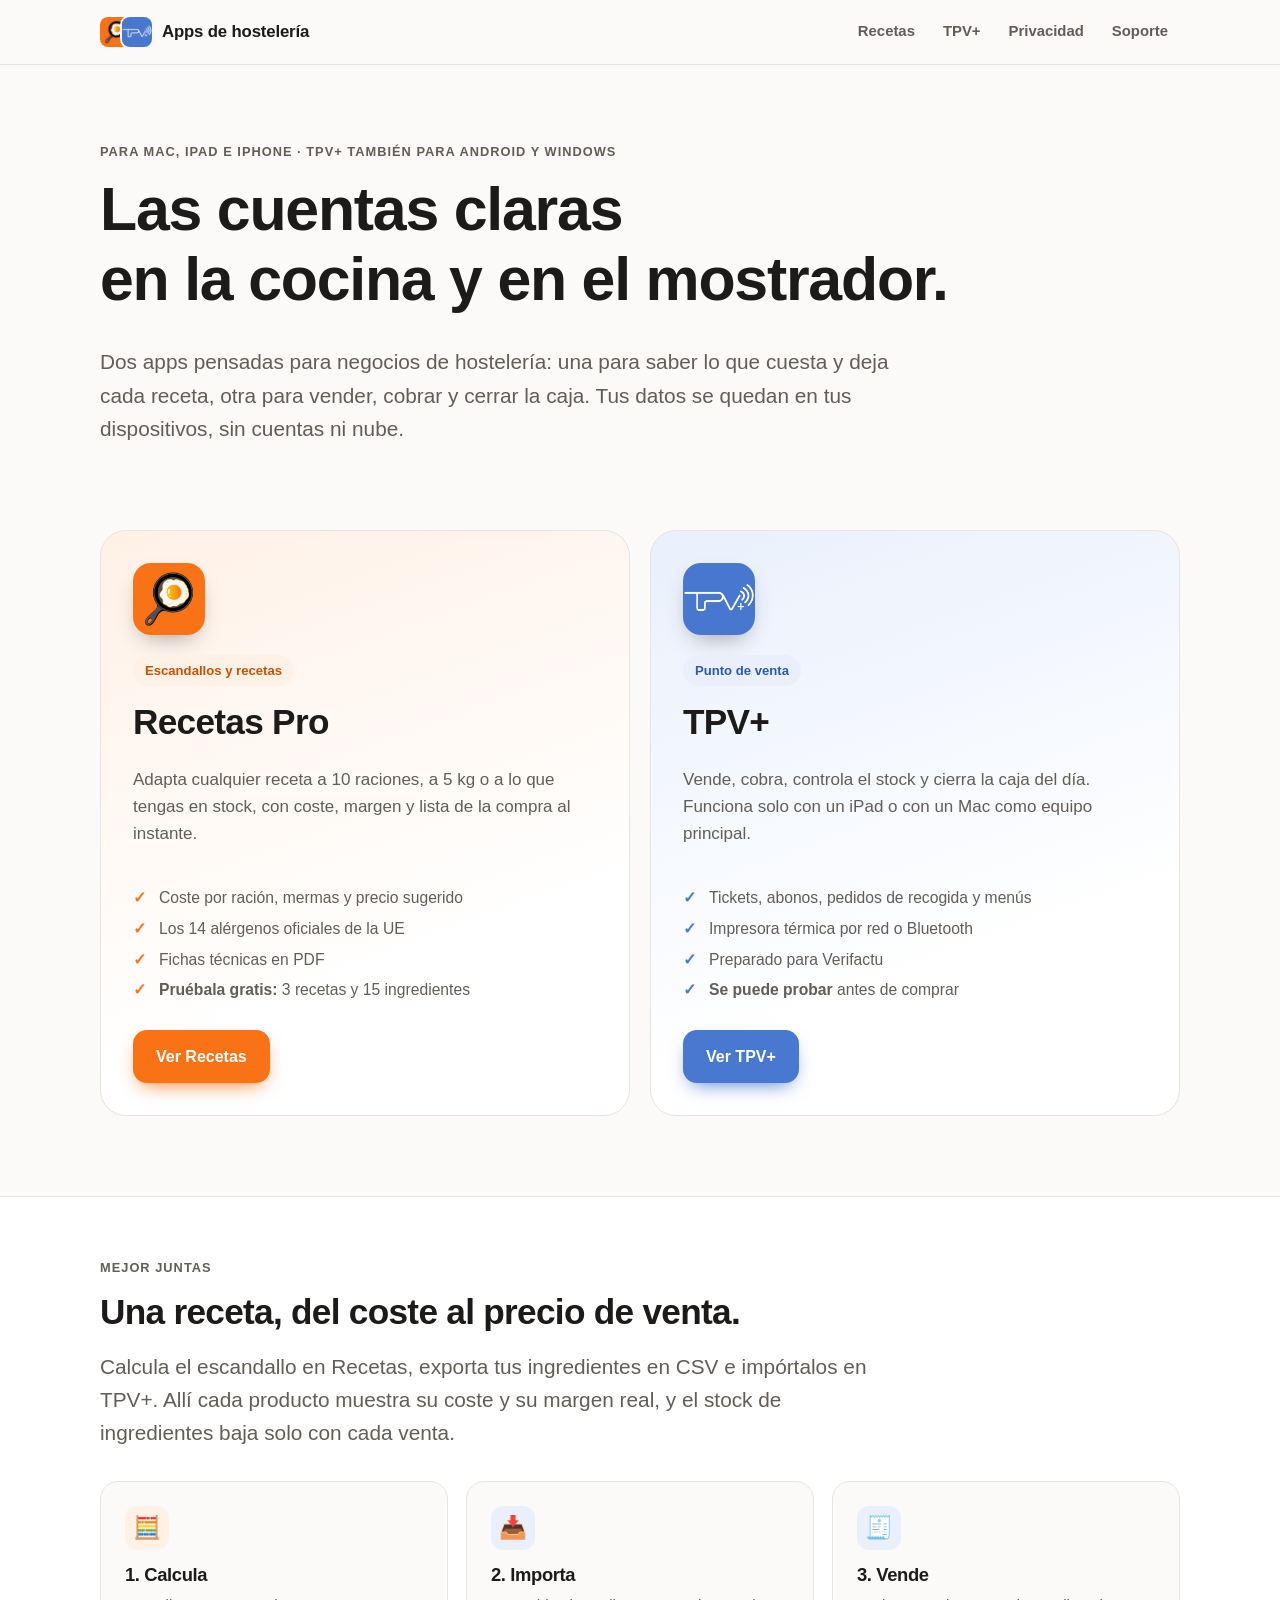
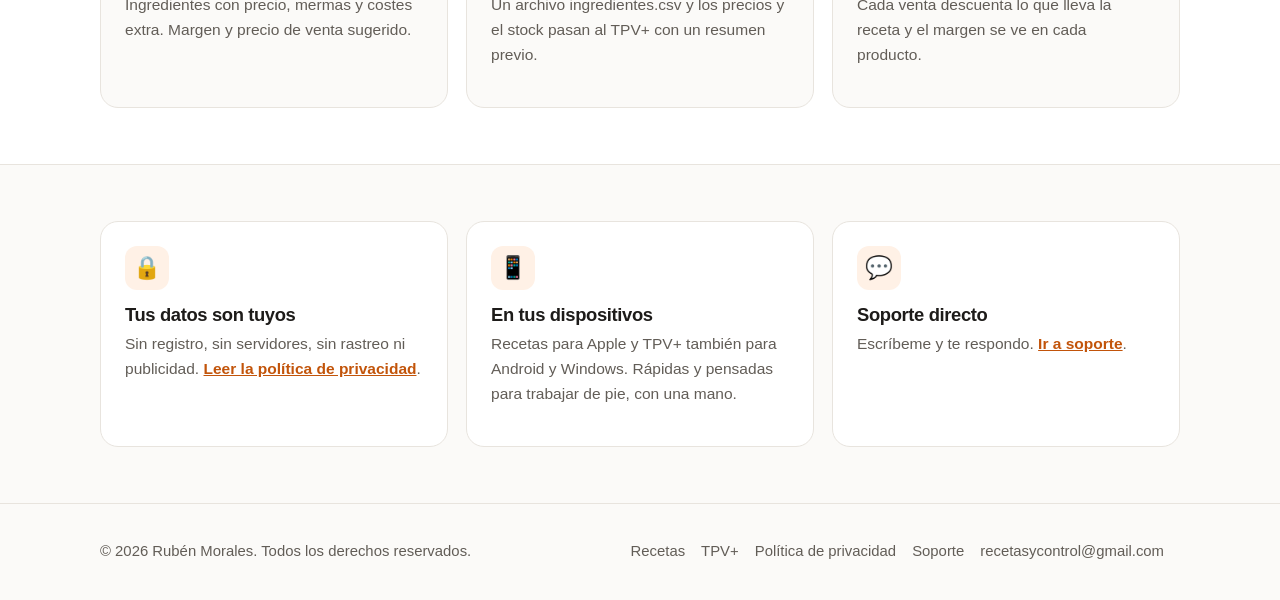
==== index.html @ 4433990c "Add files via upload" ====
<!DOCTYPE html>
<html lang="es">
<head>
<meta charset="utf-8">
<meta name="viewport" content="width=device-width, initial-scale=1">
<title>Apps de hostelería: Recetas y TPV+</title>
<meta name="description" content="Dos apps para tu negocio de hostelería: escandallos y recetas con costes, y un TPV con stock, caja y tickets. Datos en tu dispositivo, sin cuentas.">
<meta name="theme-color" content="#f97316">
<link rel="icon" href="assets/logo-recetas.jpg">
<link rel="stylesheet" href="styles.css">
</head>
<body>
<header class="top"><div class="wrap">
  <a class="brand" href="index.html"><span class="dots"><img src="assets/logo-recetas.jpg" alt=""><img src="assets/logo-tpv.jpg" alt=""></span><span>Apps de hostelería</span></a>
  <nav>
    <a href="recetas.html">Recetas</a>
    <a href="tpv.html">TPV+</a>
    <a href="privacidad.html">Privacidad</a>
    <a href="soporte.html">Soporte</a>
  </nav>
</div></header>

<main>
<section class="hero"><div class="wrap">
  <span class="eyebrow">Para Mac, iPad e iPhone · TPV+ también para Android y Windows</span>
  <h1>Las cuentas claras<br>en la cocina y en el mostrador.</h1>
  <p class="lead">Dos apps pensadas para negocios de hostelería: una para saber lo que cuesta y deja cada receta, otra para vender, cobrar y cerrar la caja. Tus datos se quedan en tus dispositivos, sin cuentas ni nube.</p>
</div></section>

<section style="padding-top:0"><div class="wrap">
  <div class="apps">
    <article class="appcard rec">
      <img class="ico" src="assets/logo-recetas.jpg" alt="Icono de Recetas">
      <span class="pill pill-rec" style="align-self:flex-start">Escandallos y recetas</span>
      <h2 style="margin-top:.6rem">Recetas Pro</h2>
      <p style="color:var(--muted)">Adapta cualquier receta a 10 raciones, a 5 kg o a lo que tengas en stock, con coste, margen y lista de la compra al instante.</p>
      <ul><li>Coste por ración, mermas y precio sugerido</li><li>Los 14 alérgenos oficiales de la UE</li><li>Fichas técnicas en PDF</li><li><b>Pruébala gratis:</b> 3 recetas y 15 ingredientes</li></ul>
      <div class="btn-row" style="margin-top:auto"><a class="btn btn-rec" href="recetas.html">Ver Recetas</a></div>
    </article>
    <article class="appcard tpv">
      <img class="ico" src="assets/logo-tpv.jpg" alt="Icono de TPV+">
      <span class="pill pill-tpv" style="align-self:flex-start">Punto de venta</span>
      <h2 style="margin-top:.6rem">TPV+</h2>
      <p style="color:var(--muted)">Vende, cobra, controla el stock y cierra la caja del día. Funciona solo con un iPad o con un Mac como equipo principal.</p>
      <ul><li>Tickets, abonos, pedidos de recogida y menús</li><li>Impresora térmica por red o Bluetooth</li><li>Preparado para Verifactu</li><li><b>Se puede probar</b> antes de comprar</li></ul>
      <div class="btn-row" style="margin-top:auto"><a class="btn btn-tpv" href="tpv.html">Ver TPV+</a></div>
    </article>
  </div>
</div></section>

<section class="alt"><div class="wrap">
  <div class="sec-head"><span class="eyebrow">Mejor juntas</span><h2>Una receta, del coste al precio de venta.</h2>
  <p class="lead">Calcula el escandallo en Recetas, exporta tus ingredientes en CSV e impórtalos en TPV+. Allí cada producto muestra su coste y su margen real, y el stock de ingredientes baja solo con cada venta.</p></div>
  <div class="grid3">
    <div class="card"><div class="icon rec-i">🧮</div><h3>1. Calcula</h3><p>Ingredientes con precio, mermas y costes extra. Margen y precio de venta sugerido.</p></div>
    <div class="card"><div class="icon tpv-i">📥</div><h3>2. Importa</h3><p>Un archivo ingredientes.csv y los precios y el stock pasan al TPV+ con un resumen previo.</p></div>
    <div class="card"><div class="icon tpv-i">🧾</div><h3>3. Vende</h3><p>Cada venta descuenta lo que lleva la receta y el margen se ve en cada producto.</p></div>
  </div>
</div></section>

<section><div class="wrap">
  <div class="grid3">
    <div class="card"><div class="icon rec-i">🔒</div><h3>Tus datos son tuyos</h3><p>Sin registro, sin servidores, sin rastreo ni publicidad. <a class="link-r" href="privacidad.html">Leer la política de privacidad</a>.</p></div>
    <div class="card"><div class="icon rec-i">📱</div><h3>En tus dispositivos</h3><p>Recetas para Apple y TPV+ también para Android y Windows. Rápidas y pensadas para trabajar de pie, con una mano.</p></div>
    <div class="card"><div class="icon rec-i">💬</div><h3>Soporte directo</h3><p>Escríbeme y te respondo. <a class="link-r" href="soporte.html">Ir a soporte</a>.</p></div>
  </div>
</div></section>
</main>
<footer><div class="wrap">
  <div>© 2026 Rubén Morales. Todos los derechos reservados.</div>
  <div><a href="recetas.html">Recetas</a><a href="tpv.html">TPV+</a><a href="privacidad.html">Política de privacidad</a><a href="soporte.html">Soporte</a><a href="mailto:recetasycontrol@gmail.com">recetasycontrol@gmail.com</a></div>
</div></footer>
</body>
</html>
---- styles.css ----
:root{
  --bg:#fbfaf8; --surface:#ffffff; --ink:#1d1b19; --muted:#625d57; --line:#e8e4de;
  --rec:#f97316; --rec-d:#c2540a; --rec-soft:#fff1e6;
  --tpv:#4878d0; --tpv-d:#2f5aa8; --tpv-soft:#e9f0fc;
  --radius:18px; --max:1120px;
}
@media (prefers-color-scheme:dark){
  :root{--bg:#141311; --surface:#1d1b19; --ink:#f3f0ec; --muted:#a9a39b; --line:#33302c;
    --rec-soft:#2c1c10; --tpv-soft:#16213a; --rec-d:#ff9a52; --tpv-d:#8fb0ee}
}
*{box-sizing:border-box}
html{scroll-behavior:smooth}
body{margin:0;background:var(--bg);color:var(--ink);font:17px/1.6 -apple-system,BlinkMacSystemFont,"SF Pro Text","Segoe UI",Roboto,Helvetica,Arial,sans-serif;-webkit-font-smoothing:antialiased}
img{max-width:100%;display:block}
a{color:inherit}
.wrap{max-width:var(--max);margin:0 auto;padding:0 20px}
h1,h2,h3{line-height:1.15;letter-spacing:-.02em;margin:0 0 .5em}
h1{font-size:clamp(2.2rem,5.5vw,3.8rem);font-weight:800}
h2{font-size:clamp(1.6rem,3.2vw,2.2rem);font-weight:750}
h3{font-size:1.15rem;font-weight:700}
p{margin:0 0 1em}
.lead{font-size:clamp(1.1rem,2vw,1.3rem);color:var(--muted);max-width:40em}
.eyebrow{display:inline-block;font-size:.8rem;font-weight:700;letter-spacing:.08em;text-transform:uppercase;color:var(--muted);margin-bottom:.8rem}

/* header */
.top{position:sticky;top:0;z-index:20;background:color-mix(in srgb,var(--bg) 88%,transparent);backdrop-filter:blur(12px);border-bottom:1px solid var(--line)}
.top .wrap{display:flex;align-items:center;justify-content:space-between;height:64px;gap:16px}
.brand{display:flex;align-items:center;gap:10px;font-weight:800;text-decoration:none;font-size:1.05rem;letter-spacing:-.01em}
.brand .dots{display:flex}
.brand .dots img{width:30px;height:30px;border-radius:8px;box-shadow:0 0 0 2px var(--bg)}
.brand .dots img+img{margin-left:-8px}
nav{display:flex;gap:4px;flex-wrap:wrap}
nav a{text-decoration:none;font-size:.93rem;font-weight:600;color:var(--muted);padding:8px 12px;border-radius:10px}
nav a:hover,nav a[aria-current="page"]{color:var(--ink);background:var(--line)}
@media(max-width:720px){.top .wrap{height:auto;padding-top:10px;padding-bottom:10px;flex-direction:column;align-items:flex-start;gap:6px}.brand span{font-size:1rem}}

/* buttons */
.btn{display:inline-flex;align-items:center;gap:8px;padding:13px 22px;border-radius:14px;font-weight:700;text-decoration:none;border:1.5px solid transparent;font-size:1rem;transition:transform .15s,box-shadow .15s}
.btn:hover{transform:translateY(-2px)}
.btn-rec{background:var(--rec);color:#fff;box-shadow:0 8px 20px -8px var(--rec)}
.btn-tpv{background:var(--tpv);color:#fff;box-shadow:0 8px 20px -8px var(--tpv)}
.btn-ghost{border-color:var(--line);background:var(--surface)}
.btn-row{display:flex;gap:12px;flex-wrap:wrap;margin-top:1.4rem}

/* hero */
.hero{padding:72px 0 56px}
.hero-grid{display:grid;grid-template-columns:1.1fr .9fr;gap:48px;align-items:center}
@media(max-width:860px){.hero-grid{grid-template-columns:1fr}.hero{padding-top:44px}}
.app-hero{display:flex;gap:20px;align-items:center;margin-bottom:1.2rem}
.app-hero img{width:88px;height:88px;border-radius:22px;box-shadow:0 14px 30px -12px rgba(0,0,0,.35)}
.pill{display:inline-block;font-size:.82rem;font-weight:700;padding:5px 12px;border-radius:99px}
.pill-rec{background:var(--rec-soft);color:var(--rec-d)}
.pill-tpv{background:var(--tpv-soft);color:var(--tpv-d)}

/* home: two app cards */
.apps{display:grid;grid-template-columns:1fr 1fr;gap:20px;margin:8px 0 24px}
@media(max-width:820px){.apps{grid-template-columns:1fr}}
.appcard{border-radius:26px;padding:32px;border:1px solid var(--line);background:var(--surface);display:flex;flex-direction:column;gap:6px;position:relative;overflow:hidden}
.appcard.rec{background:linear-gradient(160deg,var(--rec-soft),var(--surface) 70%)}
.appcard.tpv{background:linear-gradient(160deg,var(--tpv-soft),var(--surface) 70%)}
.appcard img.ico{width:72px;height:72px;border-radius:18px;margin-bottom:14px;box-shadow:0 10px 24px -10px rgba(0,0,0,.4)}
.appcard ul{padding:0;margin:.6rem 0 1rem;list-style:none}
.appcard li{padding-left:26px;position:relative;margin:.35em 0;color:var(--muted);font-size:.98rem}
.appcard li::before{content:"✓";position:absolute;left:0;font-weight:800}
.appcard.rec li::before{color:var(--rec)}
.appcard.tpv li::before{color:var(--tpv)}

/* sections */
section{padding:56px 0}
.alt{background:var(--surface);border-block:1px solid var(--line)}
.sec-head{max-width:46em;margin-bottom:32px}
.grid3{display:grid;grid-template-columns:repeat(3,1fr);gap:18px}
.grid2{display:grid;grid-template-columns:repeat(2,1fr);gap:18px}
@media(max-width:860px){.grid3{grid-template-columns:1fr 1fr}}
@media(max-width:600px){.grid3,.grid2{grid-template-columns:1fr}}
.card{background:var(--surface);border:1px solid var(--line);border-radius:var(--radius);padding:24px}
.alt .card{background:var(--bg)}
.card h3{margin-bottom:.4em}
.card p,.card li{color:var(--muted);font-size:.97rem}
.card ul{padding-left:1.1em;margin:.4em 0 0}
.card li{margin:.25em 0}
.icon{width:44px;height:44px;border-radius:12px;display:grid;place-items:center;font-size:1.4rem;margin-bottom:14px}
.rec-i{background:var(--rec-soft)}.tpv-i{background:var(--tpv-soft)}

/* gallery */
.shots{display:grid;gap:18px}
.shots.desk{grid-template-columns:repeat(3,1fr)}
.shots.mob{grid-template-columns:repeat(2,minmax(0,260px));justify-content:center}
@media(max-width:860px){.shots.desk{grid-template-columns:1fr}}
figure{margin:0}
figure img{width:100%;border-radius:14px;border:1px solid var(--line);box-shadow:0 18px 40px -22px rgba(0,0,0,.4);background:var(--surface)}
figcaption{margin-top:10px;font-size:.92rem;color:var(--muted)}
figcaption b{color:var(--ink);display:block}
.soon{border:2px dashed var(--line);border-radius:var(--radius);padding:36px;text-align:center;color:var(--muted)}

/* steps */
.steps{counter-reset:s;list-style:none;padding:0;display:grid;gap:14px}
.steps li{counter-increment:s;display:flex;gap:14px;align-items:flex-start}
.steps li::before{content:counter(s);flex:none;width:30px;height:30px;border-radius:50%;background:var(--tpv);color:#fff;font-weight:800;display:grid;place-items:center;font-size:.9rem}
.rec-steps li::before{background:var(--rec)}

/* prose pages */
.prose{max-width:46em}
.prose h2{margin-top:2em;font-size:1.5rem}
.prose h3{margin-top:1.4em}
.prose li{margin:.35em 0}
.callout{border-left:4px solid var(--rec);background:var(--rec-soft);padding:16px 20px;border-radius:0 14px 14px 0;margin:1.4em 0}
.callout.blue{border-color:var(--tpv);background:var(--tpv-soft)}
.toc{display:flex;gap:10px;flex-wrap:wrap;margin:1.2rem 0 0}
details{border:1px solid var(--line);background:var(--surface);border-radius:14px;padding:4px 18px;margin:10px 0}
summary{cursor:pointer;font-weight:650;padding:12px 0;list-style:none;display:flex;justify-content:space-between;gap:12px}
summary::after{content:"+";font-weight:400;font-size:1.4rem;line-height:1}
details[open] summary::after{content:"−"}
details p,details li{color:var(--muted)}
details[open]{padding-bottom:8px}
a.link{color:var(--tpv-d);font-weight:600}
a.link-r{color:var(--rec-d);font-weight:600}

footer{border-top:1px solid var(--line);padding:36px 0;color:var(--muted);font-size:.93rem}
footer .wrap{display:flex;flex-wrap:wrap;justify-content:space-between;gap:16px}
footer a{text-decoration:none;margin-right:16px}
footer a:hover{text-decoration:underline}
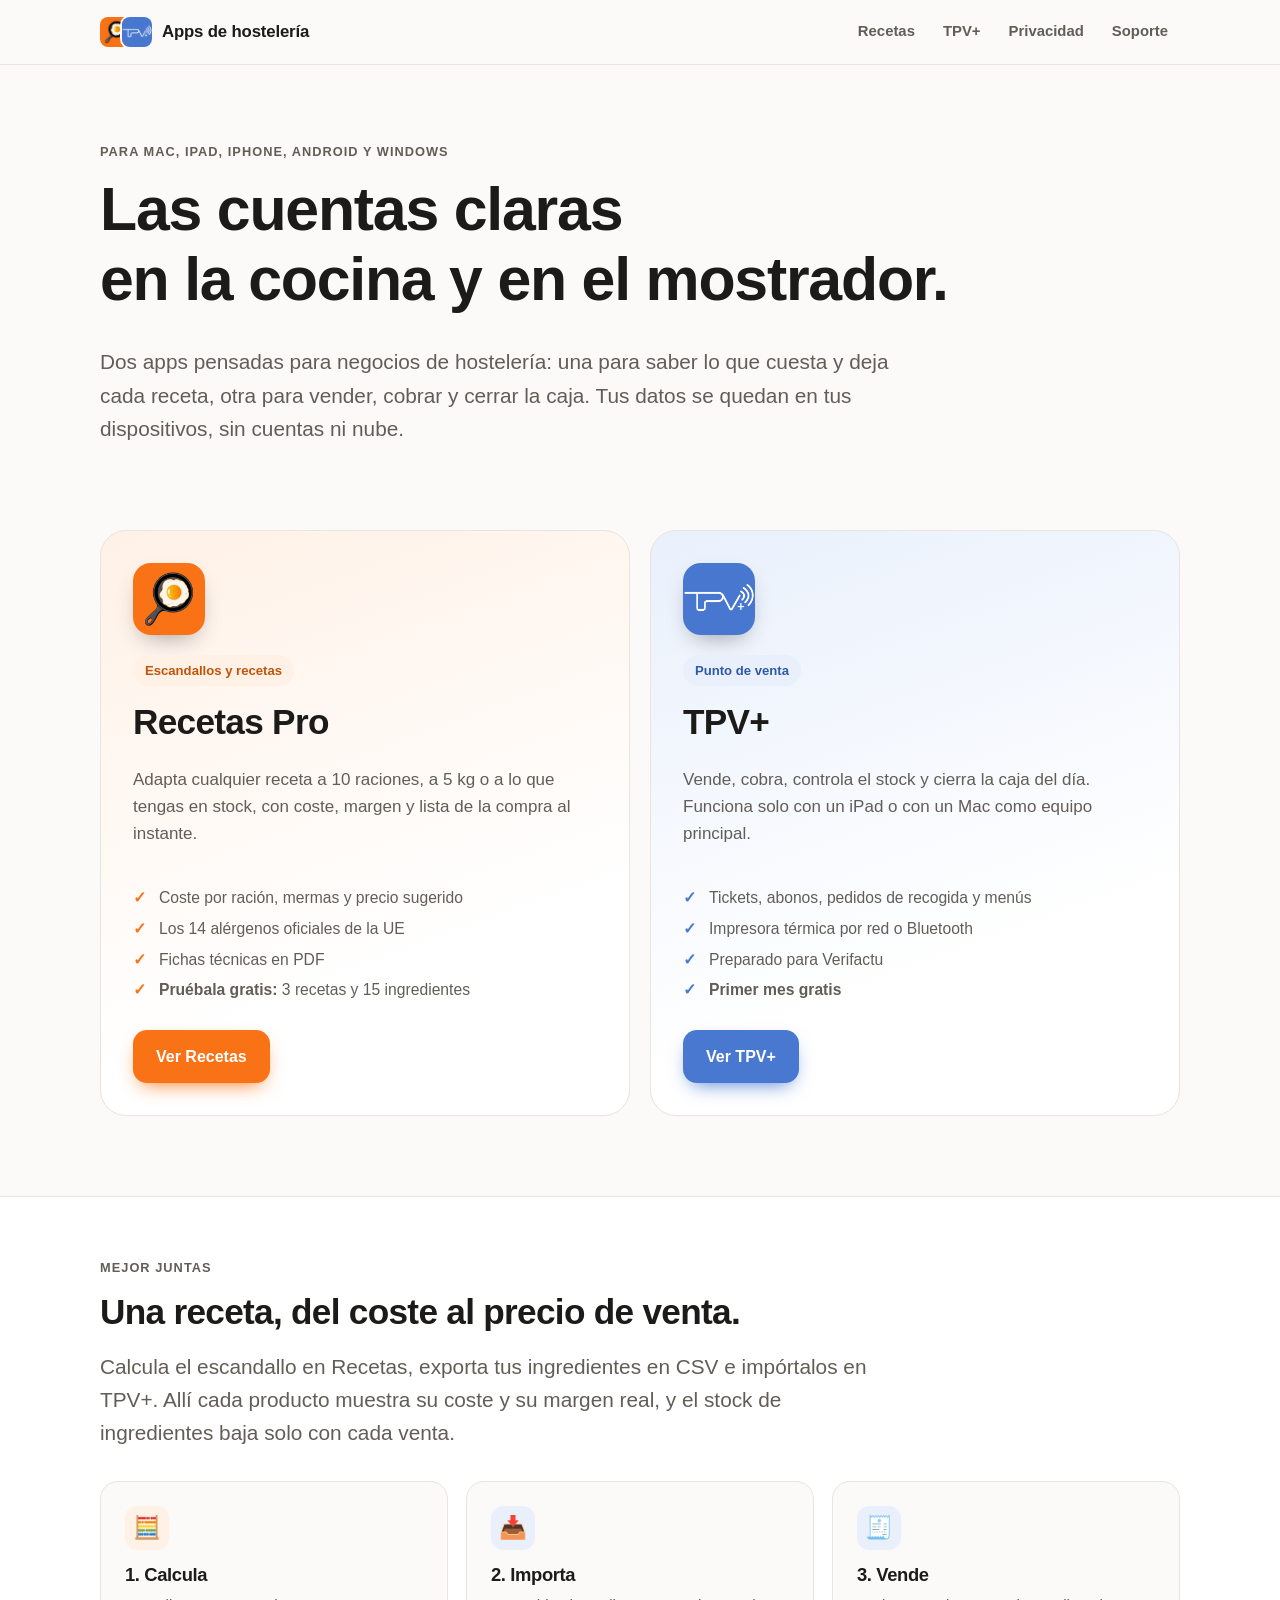
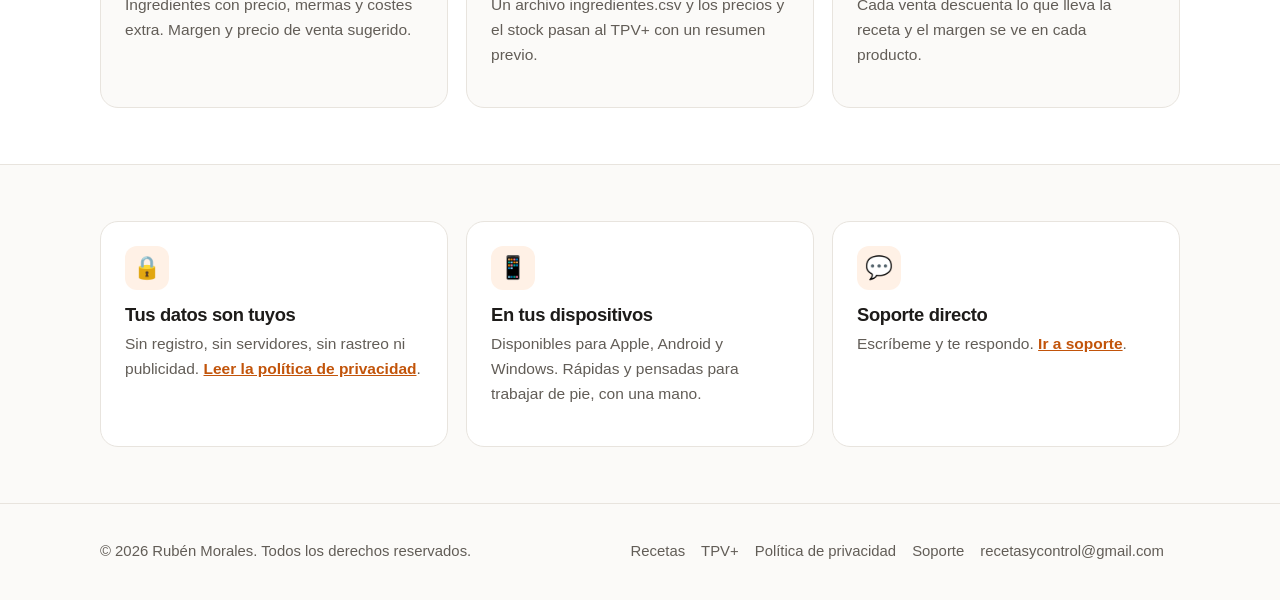
==== commit 61357cef: "Actualiza la web: TPV+ y Recetas en Apple, Android y Windows - Botones "Próximamente" en App Store, " ====
--- a/index.html
+++ b/index.html
@@ -22,7 +22,7 @@
 
 <main>
 <section class="hero"><div class="wrap">
-  <span class="eyebrow">Para Mac, iPad e iPhone · TPV+ también para Android y Windows</span>
+  <span class="eyebrow">Para Mac, iPad, iPhone, Android y Windows</span>
   <h1>Las cuentas claras<br>en la cocina y en el mostrador.</h1>
   <p class="lead">Dos apps pensadas para negocios de hostelería: una para saber lo que cuesta y deja cada receta, otra para vender, cobrar y cerrar la caja. Tus datos se quedan en tus dispositivos, sin cuentas ni nube.</p>
 </div></section>
@@ -42,7 +42,7 @@
       <span class="pill pill-tpv" style="align-self:flex-start">Punto de venta</span>
       <h2 style="margin-top:.6rem">TPV+</h2>
       <p style="color:var(--muted)">Vende, cobra, controla el stock y cierra la caja del día. Funciona solo con un iPad o con un Mac como equipo principal.</p>
-      <ul><li>Tickets, abonos, pedidos de recogida y menús</li><li>Impresora térmica por red o Bluetooth</li><li>Preparado para Verifactu</li><li><b>Se puede probar</b> antes de comprar</li></ul>
+      <ul><li>Tickets, abonos, pedidos de recogida y menús</li><li>Impresora térmica por red o Bluetooth</li><li>Preparado para Verifactu</li><li><b>Primer mes gratis</b></li></ul>
       <div class="btn-row" style="margin-top:auto"><a class="btn btn-tpv" href="tpv.html">Ver TPV+</a></div>
     </article>
   </div>
@@ -61,7 +61,7 @@
 <section><div class="wrap">
   <div class="grid3">
     <div class="card"><div class="icon rec-i">🔒</div><h3>Tus datos son tuyos</h3><p>Sin registro, sin servidores, sin rastreo ni publicidad. <a class="link-r" href="privacidad.html">Leer la política de privacidad</a>.</p></div>
-    <div class="card"><div class="icon rec-i">📱</div><h3>En tus dispositivos</h3><p>Recetas para Apple y TPV+ también para Android y Windows. Rápidas y pensadas para trabajar de pie, con una mano.</p></div>
+    <div class="card"><div class="icon rec-i">📱</div><h3>En tus dispositivos</h3><p>Disponibles para Apple, Android y Windows. Rápidas y pensadas para trabajar de pie, con una mano.</p></div>
     <div class="card"><div class="icon rec-i">💬</div><h3>Soporte directo</h3><p>Escríbeme y te respondo. <a class="link-r" href="soporte.html">Ir a soporte</a>.</p></div>
   </div>
 </div></section>
--- a/styles.css
+++ b/styles.css
@@ -120,3 +120,7 @@
 footer .wrap{display:flex;flex-wrap:wrap;justify-content:space-between;gap:16px}
 footer a{text-decoration:none;margin-right:16px}
 footer a:hover{text-decoration:underline}
+
+.btn-soon{border-color:var(--line);background:var(--surface);color:var(--muted);cursor:default;opacity:.85}
+.btn-soon:hover{transform:none}
+.pill-soon{background:var(--line);color:var(--ink)}
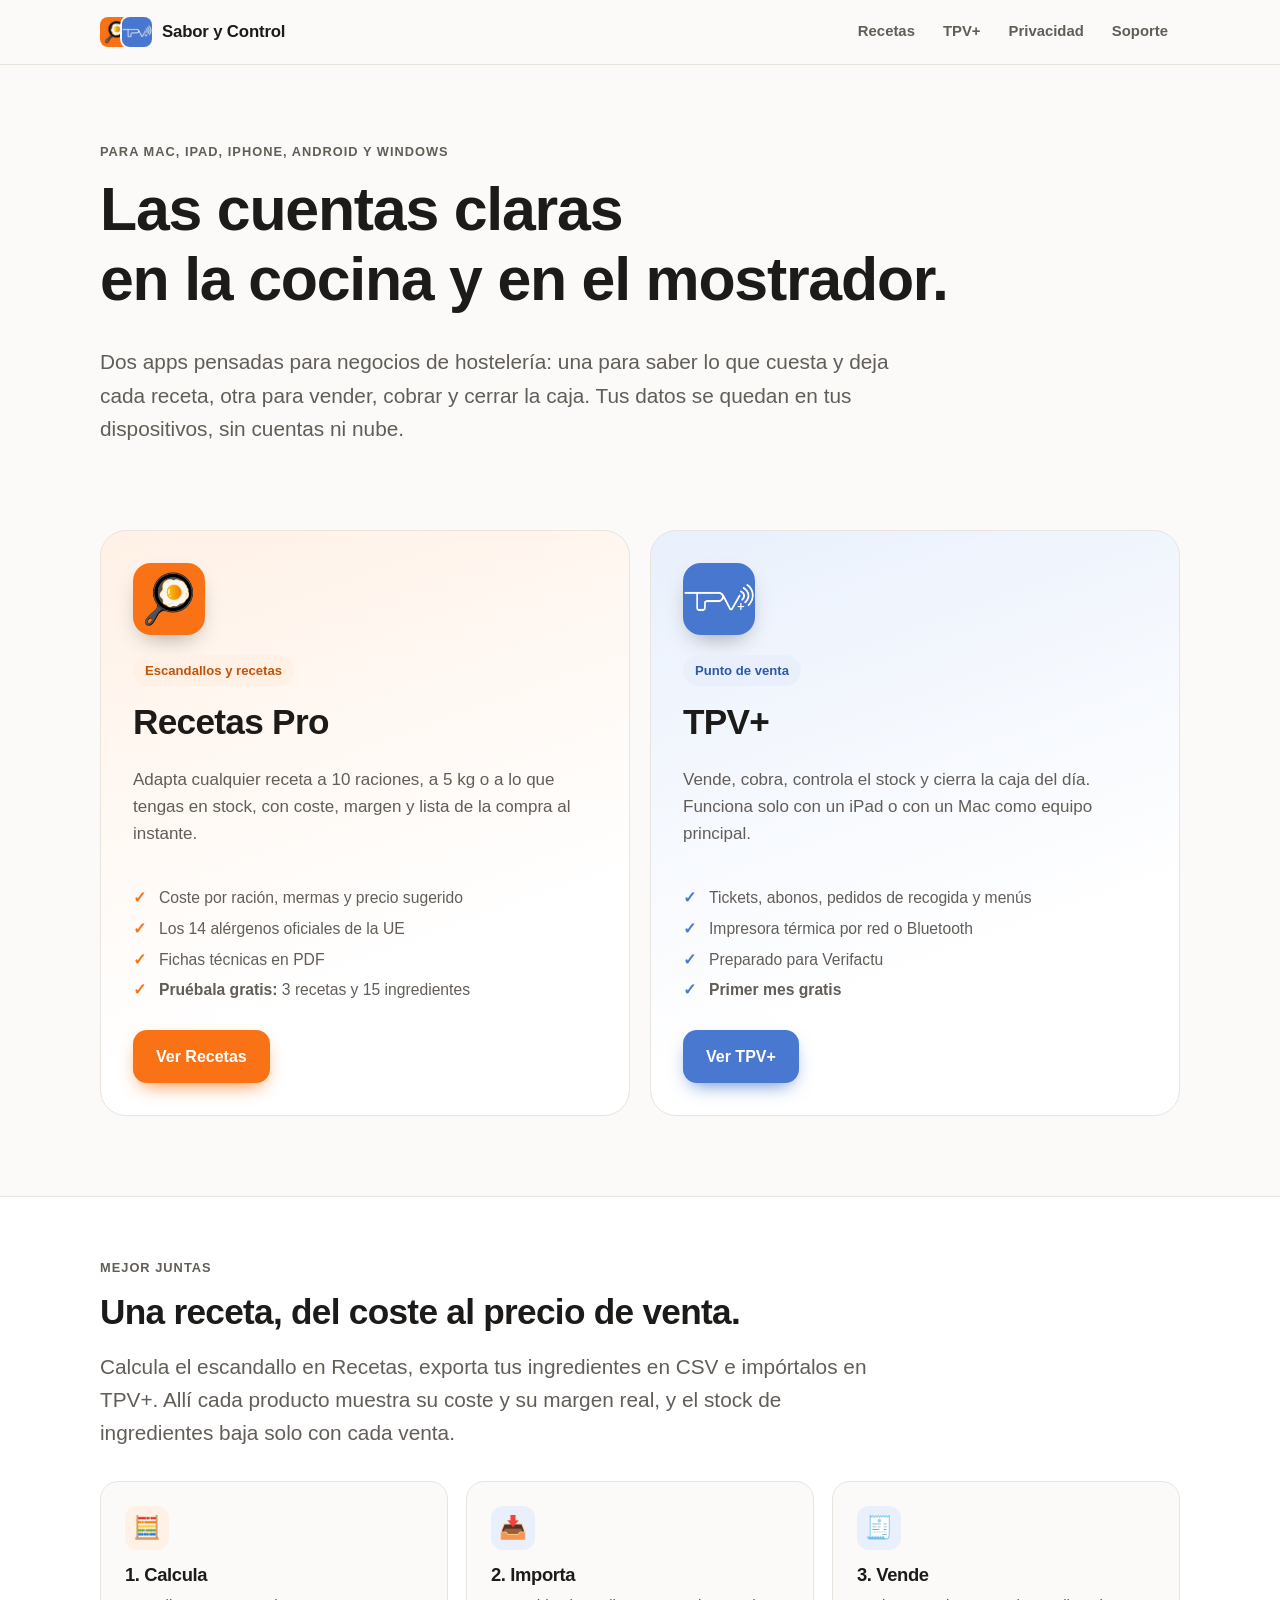
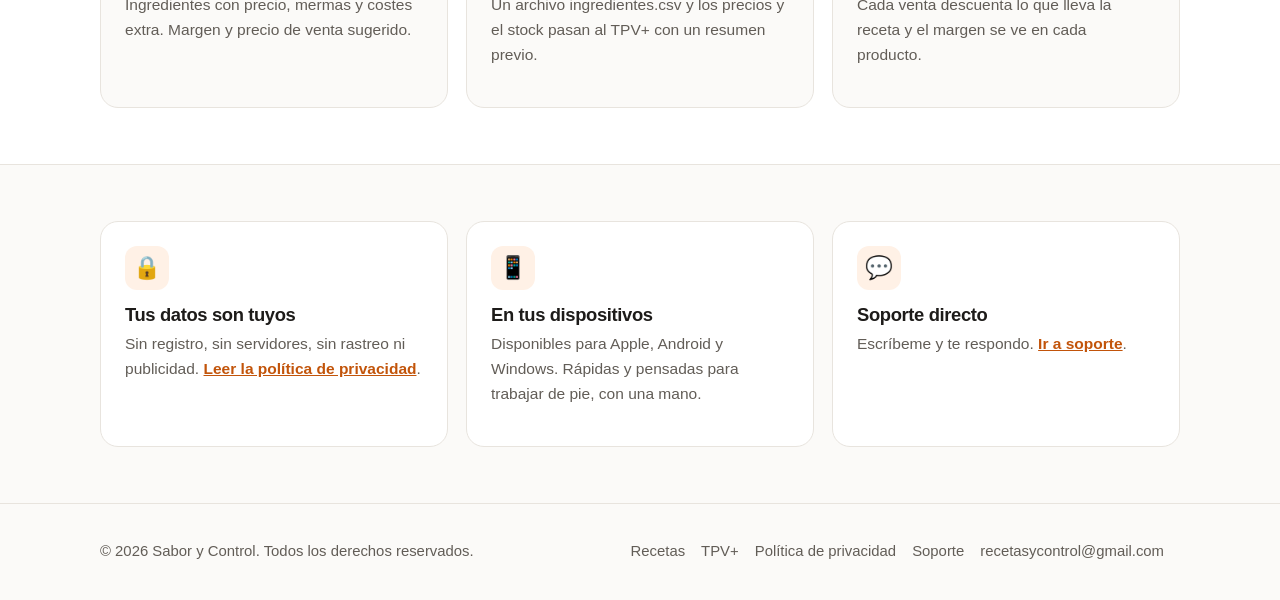
==== commit 16994214: "Renombra la marca de la web a "Sabor y Control" Co-Authored-By: Claude Sonnet 5.5 <noreply@anthropic" ====
--- a/index.html
+++ b/index.html
@@ -3,7 +3,7 @@
 <head>
 <meta charset="utf-8">
 <meta name="viewport" content="width=device-width, initial-scale=1">
-<title>Apps de hostelería: Recetas y TPV+</title>
+<title>Sabor y Control · Recetas y TPV+ para hostelería</title>
 <meta name="description" content="Dos apps para tu negocio de hostelería: escandallos y recetas con costes, y un TPV con stock, caja y tickets. Datos en tu dispositivo, sin cuentas.">
 <meta name="theme-color" content="#f97316">
 <link rel="icon" href="assets/logo-recetas.jpg">
@@ -11,7 +11,7 @@
 </head>
 <body>
 <header class="top"><div class="wrap">
-  <a class="brand" href="index.html"><span class="dots"><img src="assets/logo-recetas.jpg" alt=""><img src="assets/logo-tpv.jpg" alt=""></span><span>Apps de hostelería</span></a>
+  <a class="brand" href="index.html"><span class="dots"><img src="assets/logo-recetas.jpg" alt=""><img src="assets/logo-tpv.jpg" alt=""></span><span>Sabor y Control</span></a>
   <nav>
     <a href="recetas.html">Recetas</a>
     <a href="tpv.html">TPV+</a>
@@ -67,7 +67,7 @@
 </div></section>
 </main>
 <footer><div class="wrap">
-  <div>© 2026 Rubén Morales. Todos los derechos reservados.</div>
+  <div>© 2026 Sabor y Control. Todos los derechos reservados.</div>
   <div><a href="recetas.html">Recetas</a><a href="tpv.html">TPV+</a><a href="privacidad.html">Política de privacidad</a><a href="soporte.html">Soporte</a><a href="mailto:recetasycontrol@gmail.com">recetasycontrol@gmail.com</a></div>
 </div></footer>
 </body>
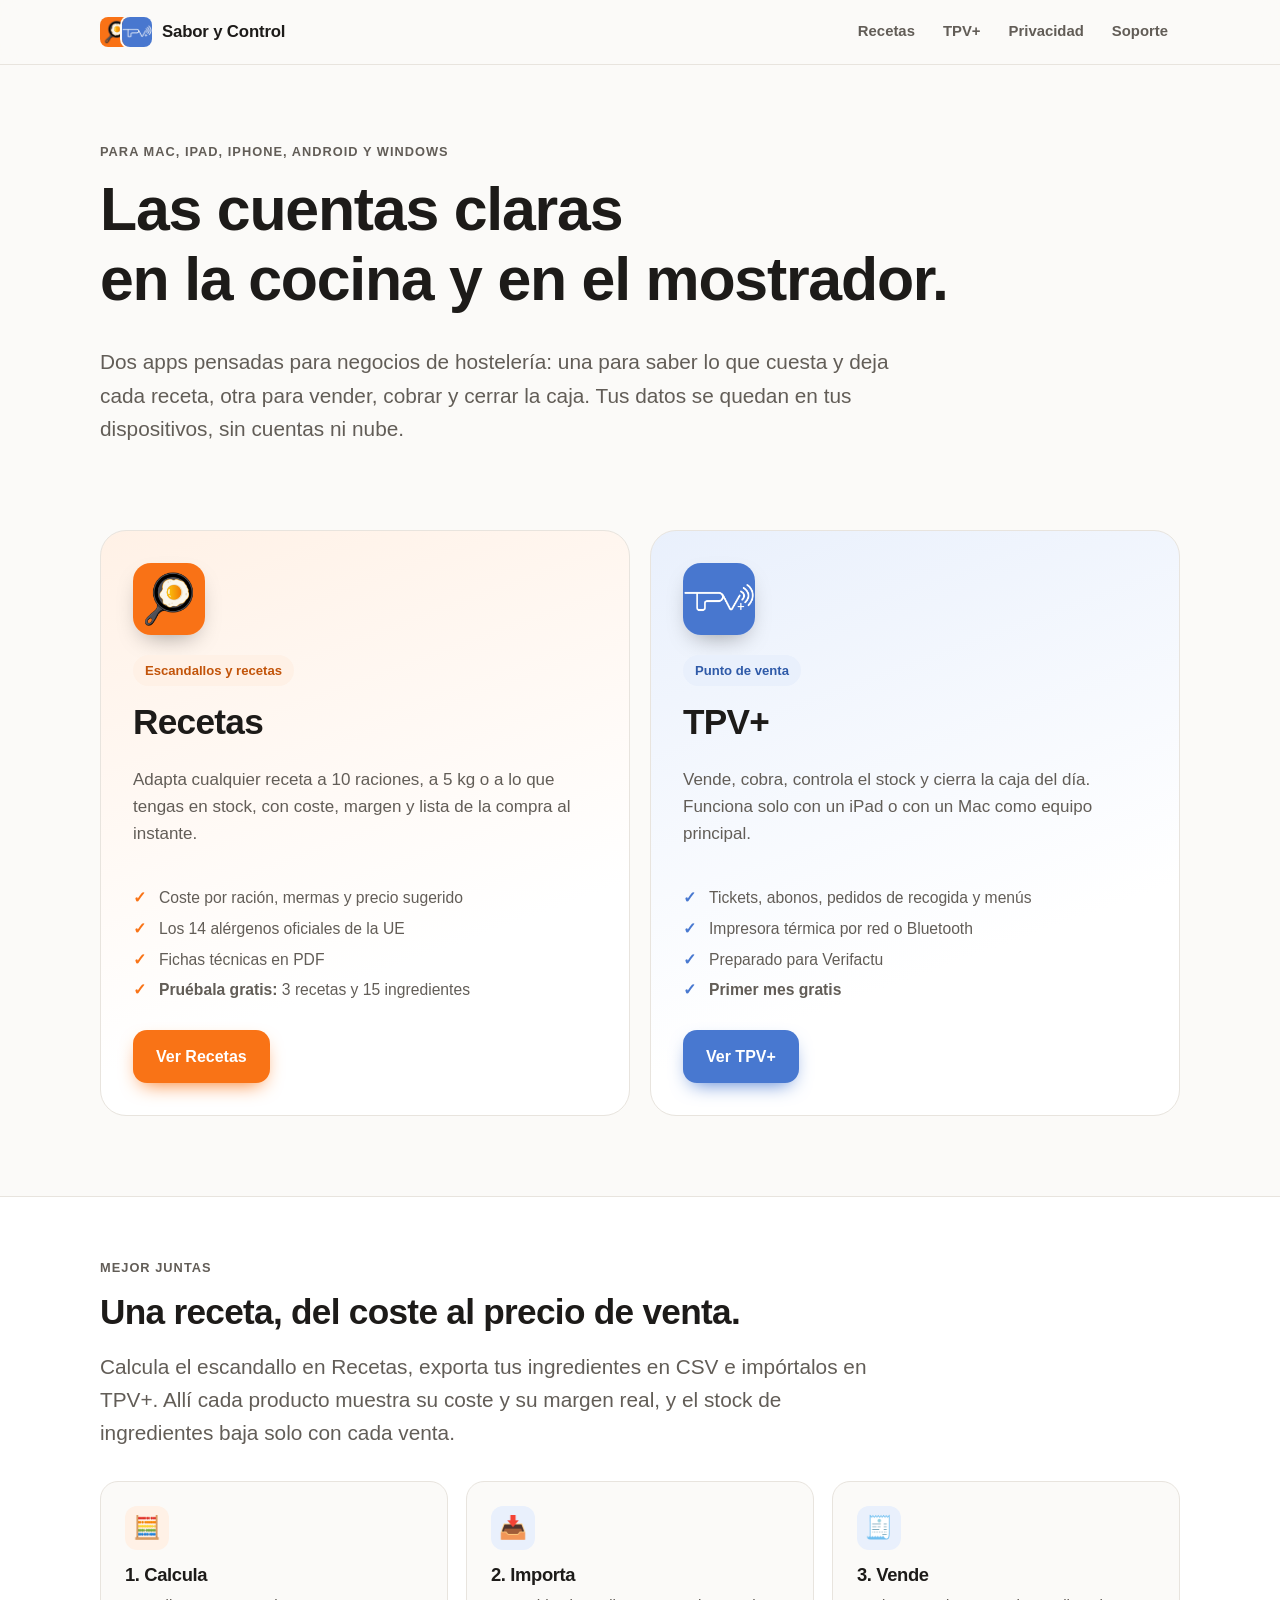
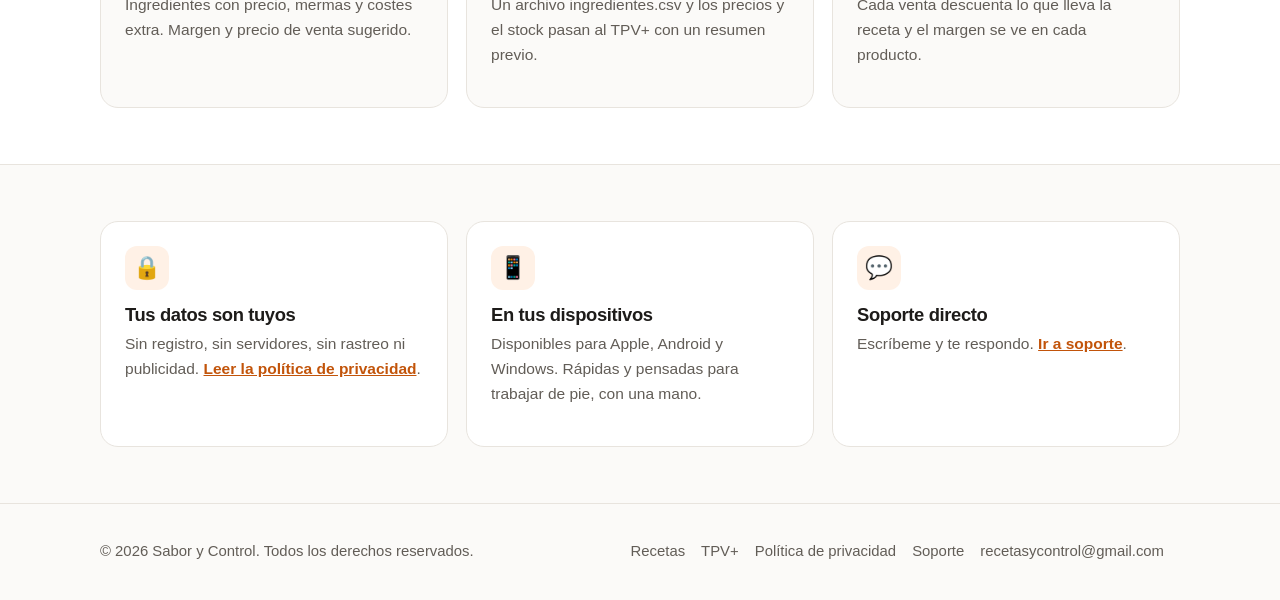
==== commit 67f73a3d: "Separa marca y apps: Sabor y Control (conjunto), Recetas y TPV+ Co-Authored-By: Claude Sonnet 5.5 <n" ====
--- a/index.html
+++ b/index.html
@@ -32,7 +32,7 @@
     <article class="appcard rec">
       <img class="ico" src="assets/logo-recetas.jpg" alt="Icono de Recetas">
       <span class="pill pill-rec" style="align-self:flex-start">Escandallos y recetas</span>
-      <h2 style="margin-top:.6rem">Recetas Pro</h2>
+      <h2 style="margin-top:.6rem">Recetas</h2>
       <p style="color:var(--muted)">Adapta cualquier receta a 10 raciones, a 5 kg o a lo que tengas en stock, con coste, margen y lista de la compra al instante.</p>
       <ul><li>Coste por ración, mermas y precio sugerido</li><li>Los 14 alérgenos oficiales de la UE</li><li>Fichas técnicas en PDF</li><li><b>Pruébala gratis:</b> 3 recetas y 15 ingredientes</li></ul>
       <div class="btn-row" style="margin-top:auto"><a class="btn btn-rec" href="recetas.html">Ver Recetas</a></div>
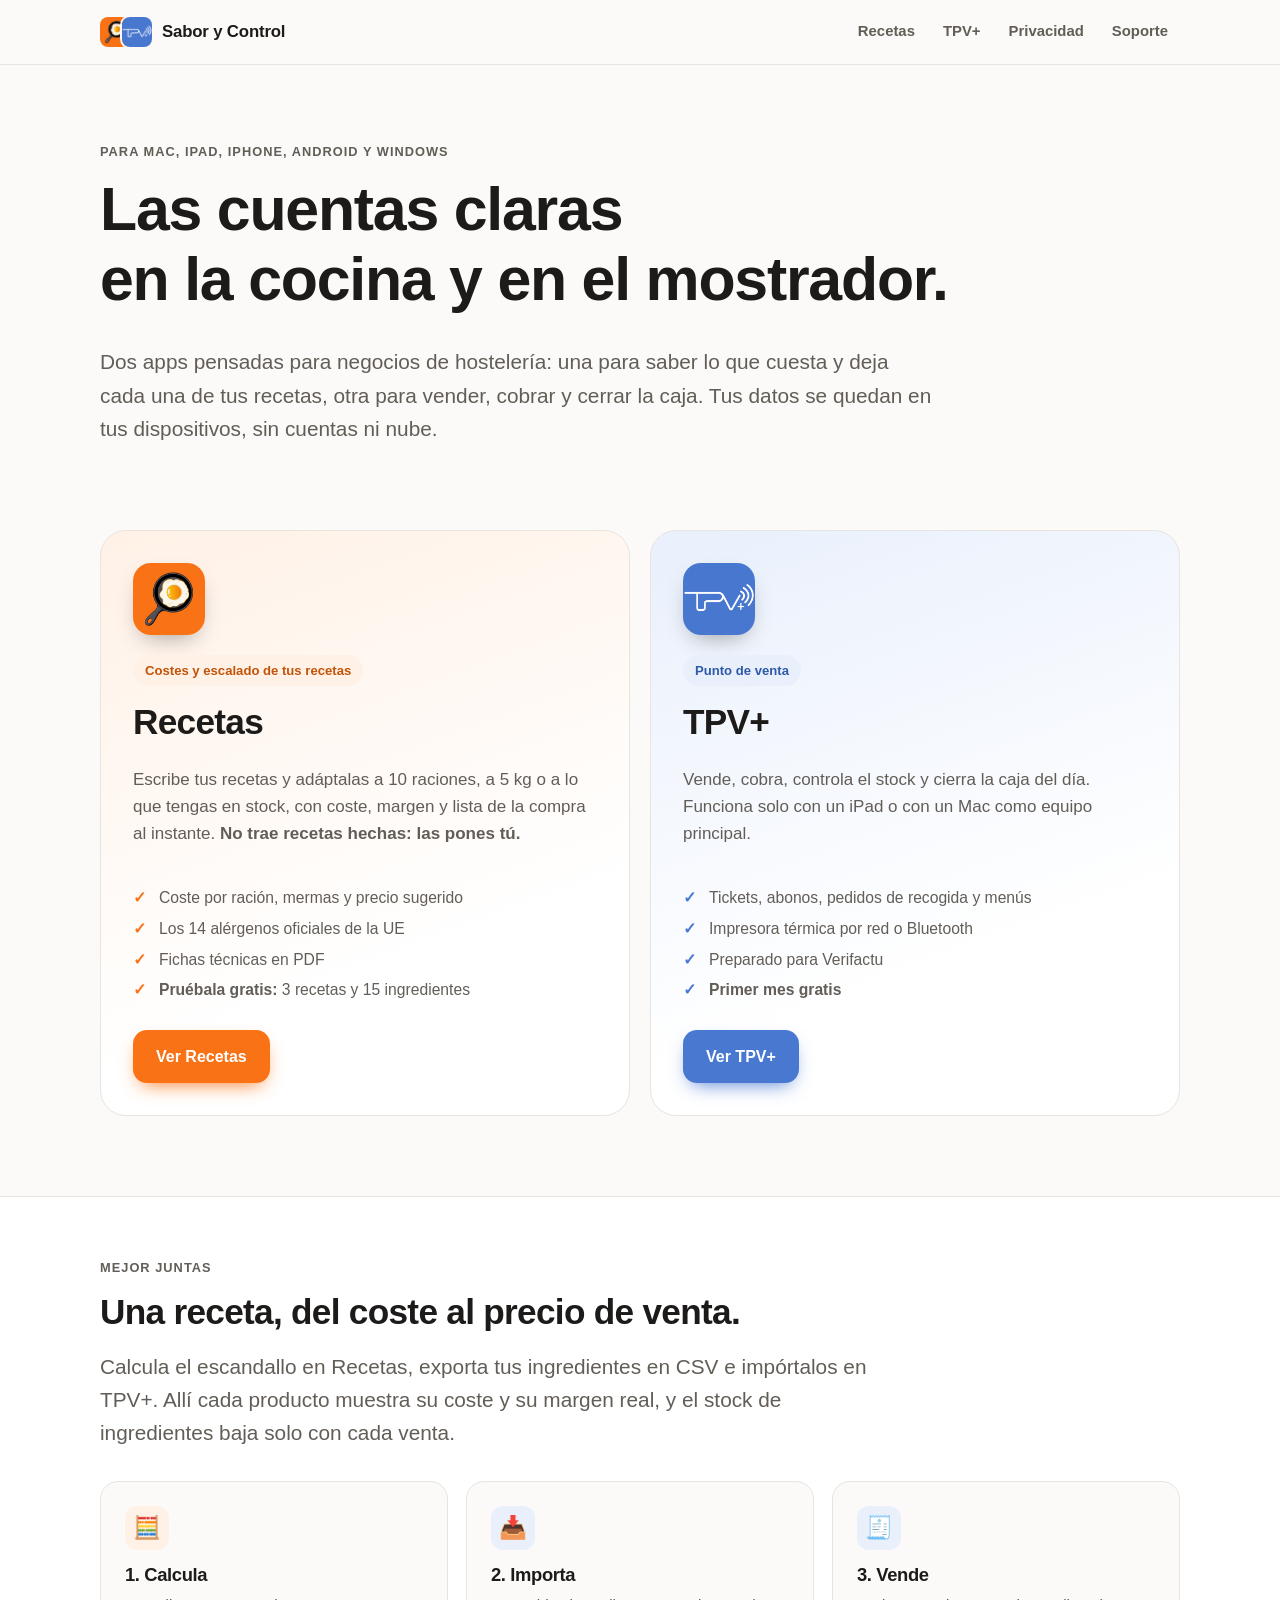
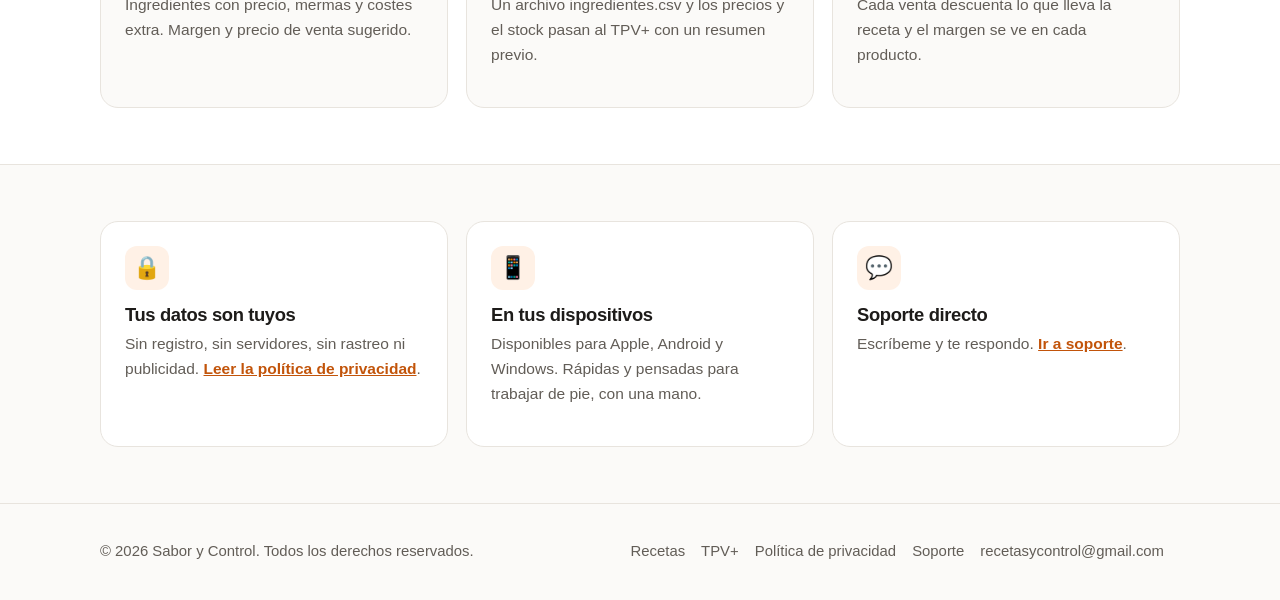
==== commit e2432b17: "Aclara que Recetas no incluye recetas hechas Co-Authored-By: Claude Sonnet 5.5 <noreply@anthropic.co" ====
--- a/index.html
+++ b/index.html
@@ -4,7 +4,7 @@
 <meta charset="utf-8">
 <meta name="viewport" content="width=device-width, initial-scale=1">
 <title>Sabor y Control · Recetas y TPV+ para hostelería</title>
-<meta name="description" content="Dos apps para tu negocio de hostelería: escandallos y recetas con costes, y un TPV con stock, caja y tickets. Datos en tu dispositivo, sin cuentas.">
+<meta name="description" content="Dos apps para tu negocio de hostelería: una para calcular costes, márgenes y raciones de tus recetas, y un TPV con stock, caja y tickets. Datos en tu dispositivo, sin cuentas.">
 <meta name="theme-color" content="#f97316">
 <link rel="icon" href="assets/logo-recetas.jpg">
 <link rel="stylesheet" href="styles.css">
@@ -24,16 +24,16 @@
 <section class="hero"><div class="wrap">
   <span class="eyebrow">Para Mac, iPad, iPhone, Android y Windows</span>
   <h1>Las cuentas claras<br>en la cocina y en el mostrador.</h1>
-  <p class="lead">Dos apps pensadas para negocios de hostelería: una para saber lo que cuesta y deja cada receta, otra para vender, cobrar y cerrar la caja. Tus datos se quedan en tus dispositivos, sin cuentas ni nube.</p>
+  <p class="lead">Dos apps pensadas para negocios de hostelería: una para saber lo que cuesta y deja cada una de tus recetas, otra para vender, cobrar y cerrar la caja. Tus datos se quedan en tus dispositivos, sin cuentas ni nube.</p>
 </div></section>
 
 <section style="padding-top:0"><div class="wrap">
   <div class="apps">
     <article class="appcard rec">
       <img class="ico" src="assets/logo-recetas.jpg" alt="Icono de Recetas">
-      <span class="pill pill-rec" style="align-self:flex-start">Escandallos y recetas</span>
+      <span class="pill pill-rec" style="align-self:flex-start">Costes y escalado de tus recetas</span>
       <h2 style="margin-top:.6rem">Recetas</h2>
-      <p style="color:var(--muted)">Adapta cualquier receta a 10 raciones, a 5 kg o a lo que tengas en stock, con coste, margen y lista de la compra al instante.</p>
+      <p style="color:var(--muted)">Escribe tus recetas y adáptalas a 10 raciones, a 5 kg o a lo que tengas en stock, con coste, margen y lista de la compra al instante. <b>No trae recetas hechas: las pones tú.</b></p>
       <ul><li>Coste por ración, mermas y precio sugerido</li><li>Los 14 alérgenos oficiales de la UE</li><li>Fichas técnicas en PDF</li><li><b>Pruébala gratis:</b> 3 recetas y 15 ingredientes</li></ul>
       <div class="btn-row" style="margin-top:auto"><a class="btn btn-rec" href="recetas.html">Ver Recetas</a></div>
     </article>
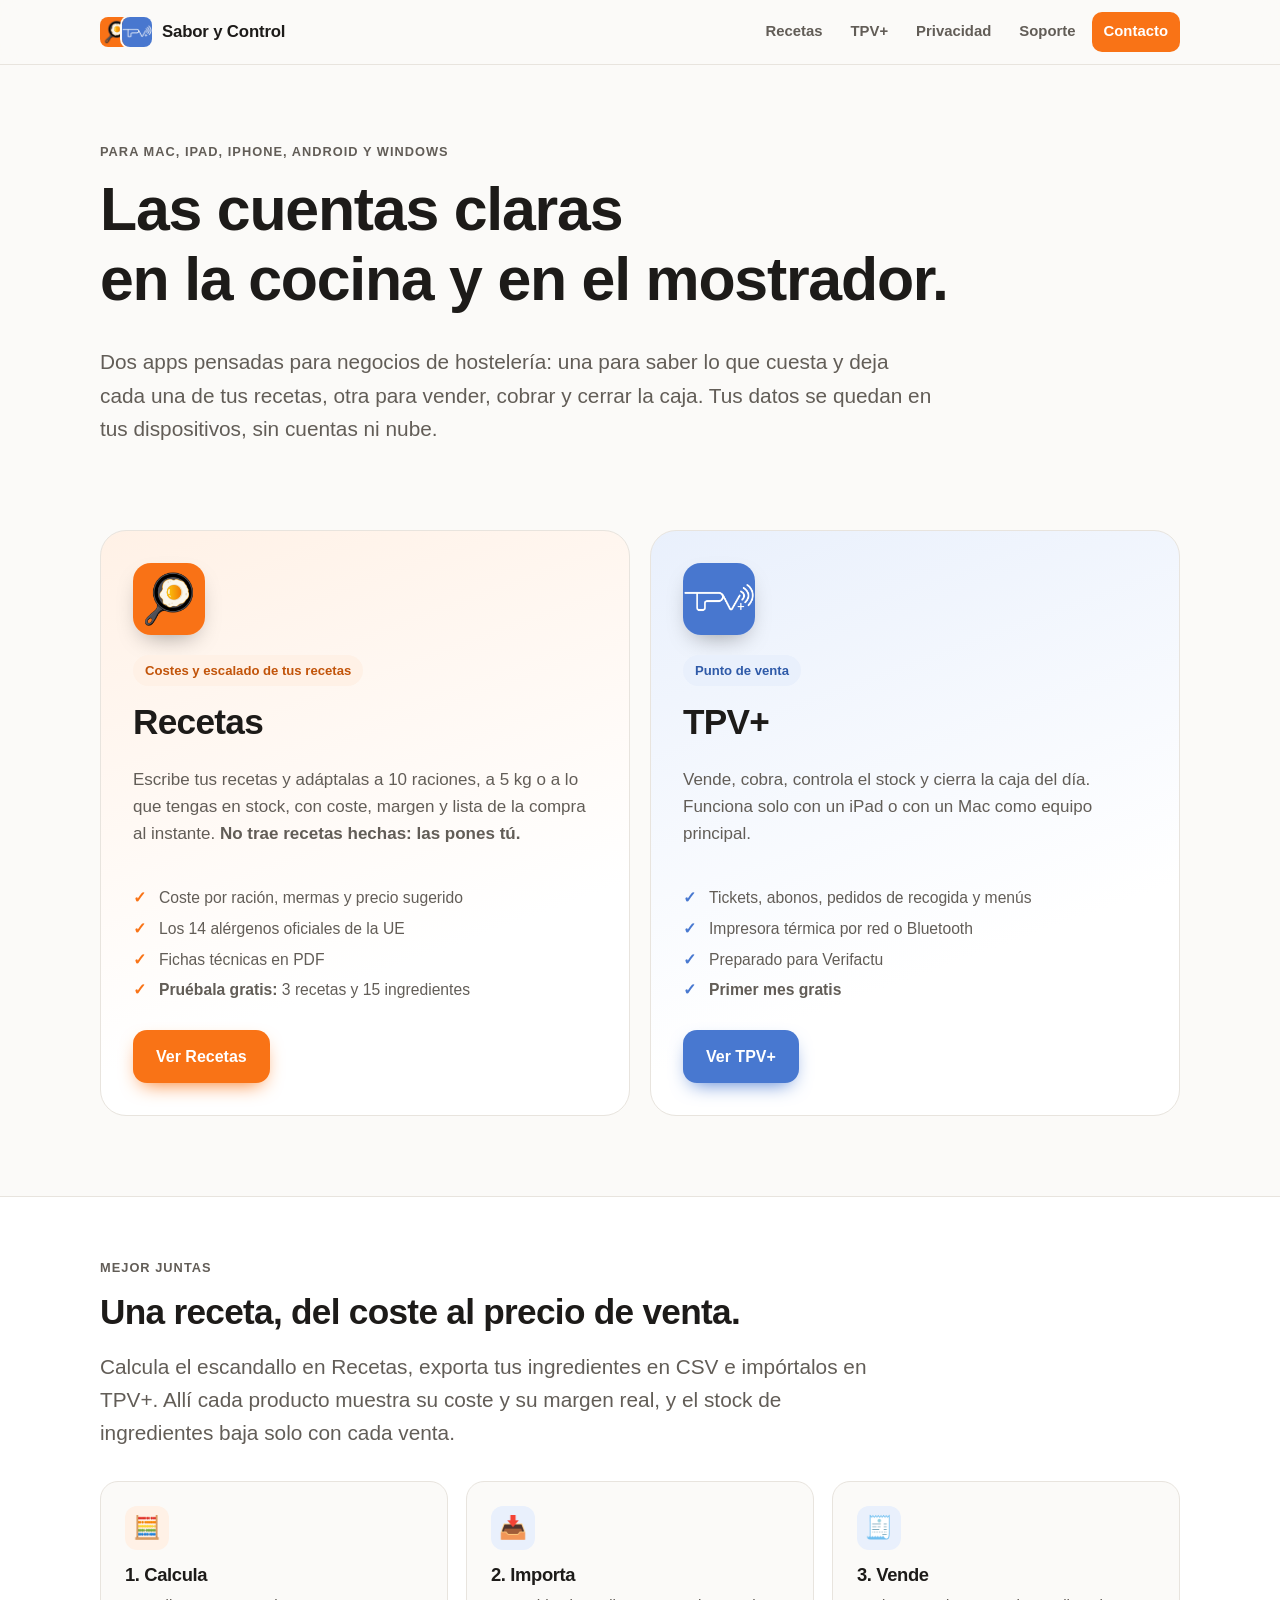
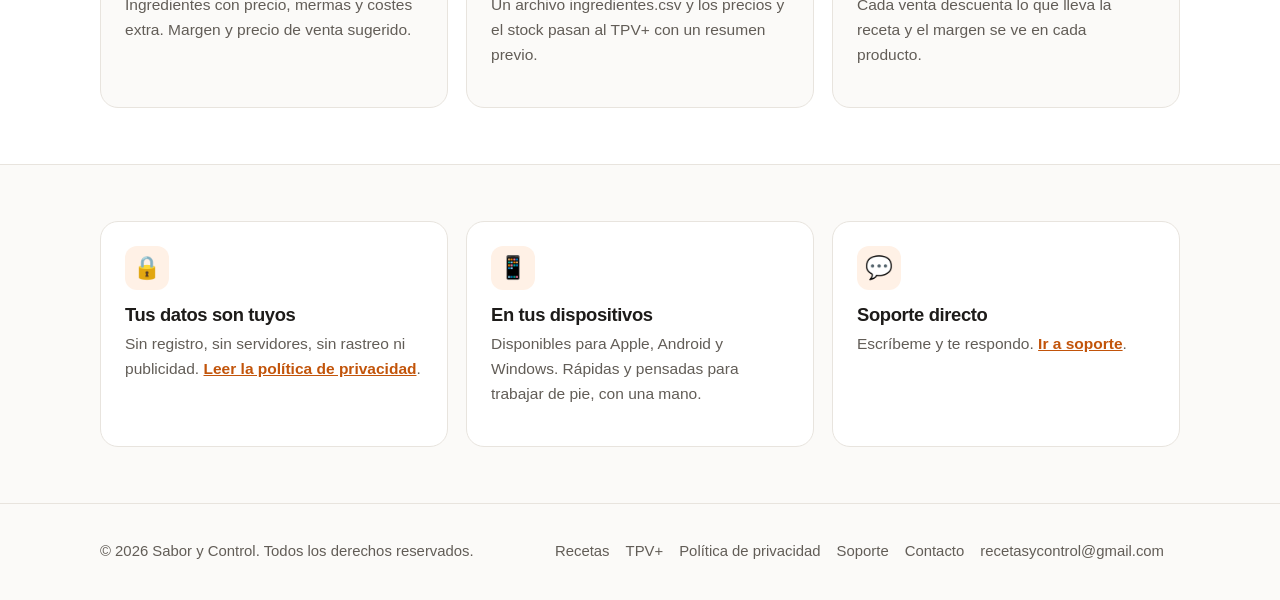
==== commit 3034a33e: "Añade SEO, botón Contacto y formulario de contacto - Palabras clave, URL canónica, vista previa al c" ====
--- a/index.html
+++ b/index.html
@@ -5,6 +5,43 @@
 <meta name="viewport" content="width=device-width, initial-scale=1">
 <title>Sabor y Control · Recetas y TPV+ para hostelería</title>
 <meta name="description" content="Dos apps para tu negocio de hostelería: una para calcular costes, márgenes y raciones de tus recetas, y un TPV con stock, caja y tickets. Datos en tu dispositivo, sin cuentas.">
+<meta name="keywords" content="apps hostelería, escandallos, calcular costes de recetas, TPV hostelería, punto de venta, control de stock, cierre de caja, food cost, margen de beneficio, hostelería, restaurante, bar, cafetería, obrador, pastelería, churrería, pollería, Sabor y Control">
+<meta name="author" content="Rubén Morales · Sabor y Control">
+<meta name="robots" content="index, follow">
+<link rel="canonical" href="https://mhowani.github.io/mis-apps-hosteleria/">
+<meta property="og:type" content="website">
+<meta property="og:site_name" content="Sabor y Control">
+<meta property="og:locale" content="es_ES">
+<meta property="og:title" content="Sabor y Control · Recetas y TPV+ para hostelería">
+<meta property="og:description" content="Dos apps para tu negocio de hostelería: una para calcular costes, márgenes y raciones de tus recetas, y un TPV con stock, caja y tickets. Datos en tu dispositivo, sin cuentas.">
+<meta property="og:url" content="https://mhowani.github.io/mis-apps-hosteleria/">
+<meta property="og:image" content="https://mhowani.github.io/mis-apps-hosteleria/assets/logo-recetas.jpg">
+<meta name="twitter:card" content="summary">
+<link rel="apple-touch-icon" href="assets/logo-recetas.jpg">
+<script type="application/ld+json">
+{
+ "@context": "https://schema.org",
+ "@graph": [
+  {
+   "@type": "Organization",
+   "name": "Sabor y Control",
+   "url": "https://mhowani.github.io/mis-apps-hosteleria/",
+   "logo": "https://mhowani.github.io/mis-apps-hosteleria/assets/logo-recetas.jpg",
+   "email": "recetasycontrol@gmail.com",
+   "@id": "https://mhowani.github.io/mis-apps-hosteleria/#org"
+  },
+  {
+   "@type": "WebSite",
+   "name": "Sabor y Control",
+   "url": "https://mhowani.github.io/mis-apps-hosteleria/",
+   "inLanguage": "es",
+   "publisher": {
+    "@id": "https://mhowani.github.io/mis-apps-hosteleria/#org"
+   }
+  }
+ ]
+}
+</script>
 <meta name="theme-color" content="#f97316">
 <link rel="icon" href="assets/logo-recetas.jpg">
 <link rel="stylesheet" href="styles.css">
@@ -17,6 +54,7 @@
     <a href="tpv.html">TPV+</a>
     <a href="privacidad.html">Privacidad</a>
     <a href="soporte.html">Soporte</a>
+    <a href="contacto.html" class="nav-contacto">Contacto</a>
   </nav>
 </div></header>
 
@@ -68,7 +106,7 @@
 </main>
 <footer><div class="wrap">
   <div>© 2026 Sabor y Control. Todos los derechos reservados.</div>
-  <div><a href="recetas.html">Recetas</a><a href="tpv.html">TPV+</a><a href="privacidad.html">Política de privacidad</a><a href="soporte.html">Soporte</a><a href="mailto:recetasycontrol@gmail.com">recetasycontrol@gmail.com</a></div>
+  <div><a href="recetas.html">Recetas</a><a href="tpv.html">TPV+</a><a href="privacidad.html">Política de privacidad</a><a href="soporte.html">Soporte</a><a href="contacto.html">Contacto</a><a href="mailto:recetasycontrol@gmail.com">recetasycontrol@gmail.com</a></div>
 </div></footer>
 </body>
 </html>
--- a/styles.css
+++ b/styles.css
@@ -124,3 +124,24 @@
 .btn-soon{border-color:var(--line);background:var(--surface);color:var(--muted);cursor:default;opacity:.85}
 .btn-soon:hover{transform:none}
 .pill-soon{background:var(--line);color:var(--ink)}
+
+/* botón Contacto del menú */
+nav a.nav-contacto{background:var(--rec);color:#fff}
+nav a.nav-contacto:hover,nav a.nav-contacto[aria-current="page"]{background:var(--rec-d);color:#fff}
+
+/* formulario de contacto */
+.form-contacto{background:var(--surface);border:1px solid var(--line);border-radius:var(--radius);padding:28px}
+.form-contacto label{display:block;font-weight:650;margin:1rem 0 .35rem}
+.form-contacto label:first-child{margin-top:0}
+.form-contacto input,.form-contacto select,.form-contacto textarea{width:100%;font:inherit;color:var(--ink);background:var(--bg);border:1.5px solid var(--line);border-radius:12px;padding:12px 14px}
+.form-contacto textarea{resize:vertical;min-height:150px}
+.form-contacto input:focus,.form-contacto select:focus,.form-contacto textarea:focus{outline:none;border-color:var(--rec);box-shadow:0 0 0 3px var(--rec-soft)}
+.form-contacto label.check{display:flex;gap:10px;align-items:flex-start;font-weight:400;color:var(--muted);font-size:.95rem;margin-top:1.2rem}
+.form-contacto label.check input{width:auto;margin-top:.3rem;accent-color:var(--rec)}
+.form-contacto .btn{margin-top:1.2rem;cursor:pointer;width:100%;justify-content:center}
+.form-contacto .btn:disabled{opacity:.6;cursor:wait;transform:none}
+.oculto{position:absolute;left:-9999px;width:1px;height:1px;overflow:hidden}
+.aviso{margin:1rem 0 0;padding:0;border-radius:12px}
+.aviso.ok{padding:12px 16px;background:#e3f4e8;color:#17803d}
+.aviso.error{padding:12px 16px;background:#fdecea;color:#a3261b}
+@media (prefers-color-scheme:dark){.aviso.ok{background:#16301f;color:#5bd18a}.aviso.error{background:#3a1814;color:#ff8f80}}
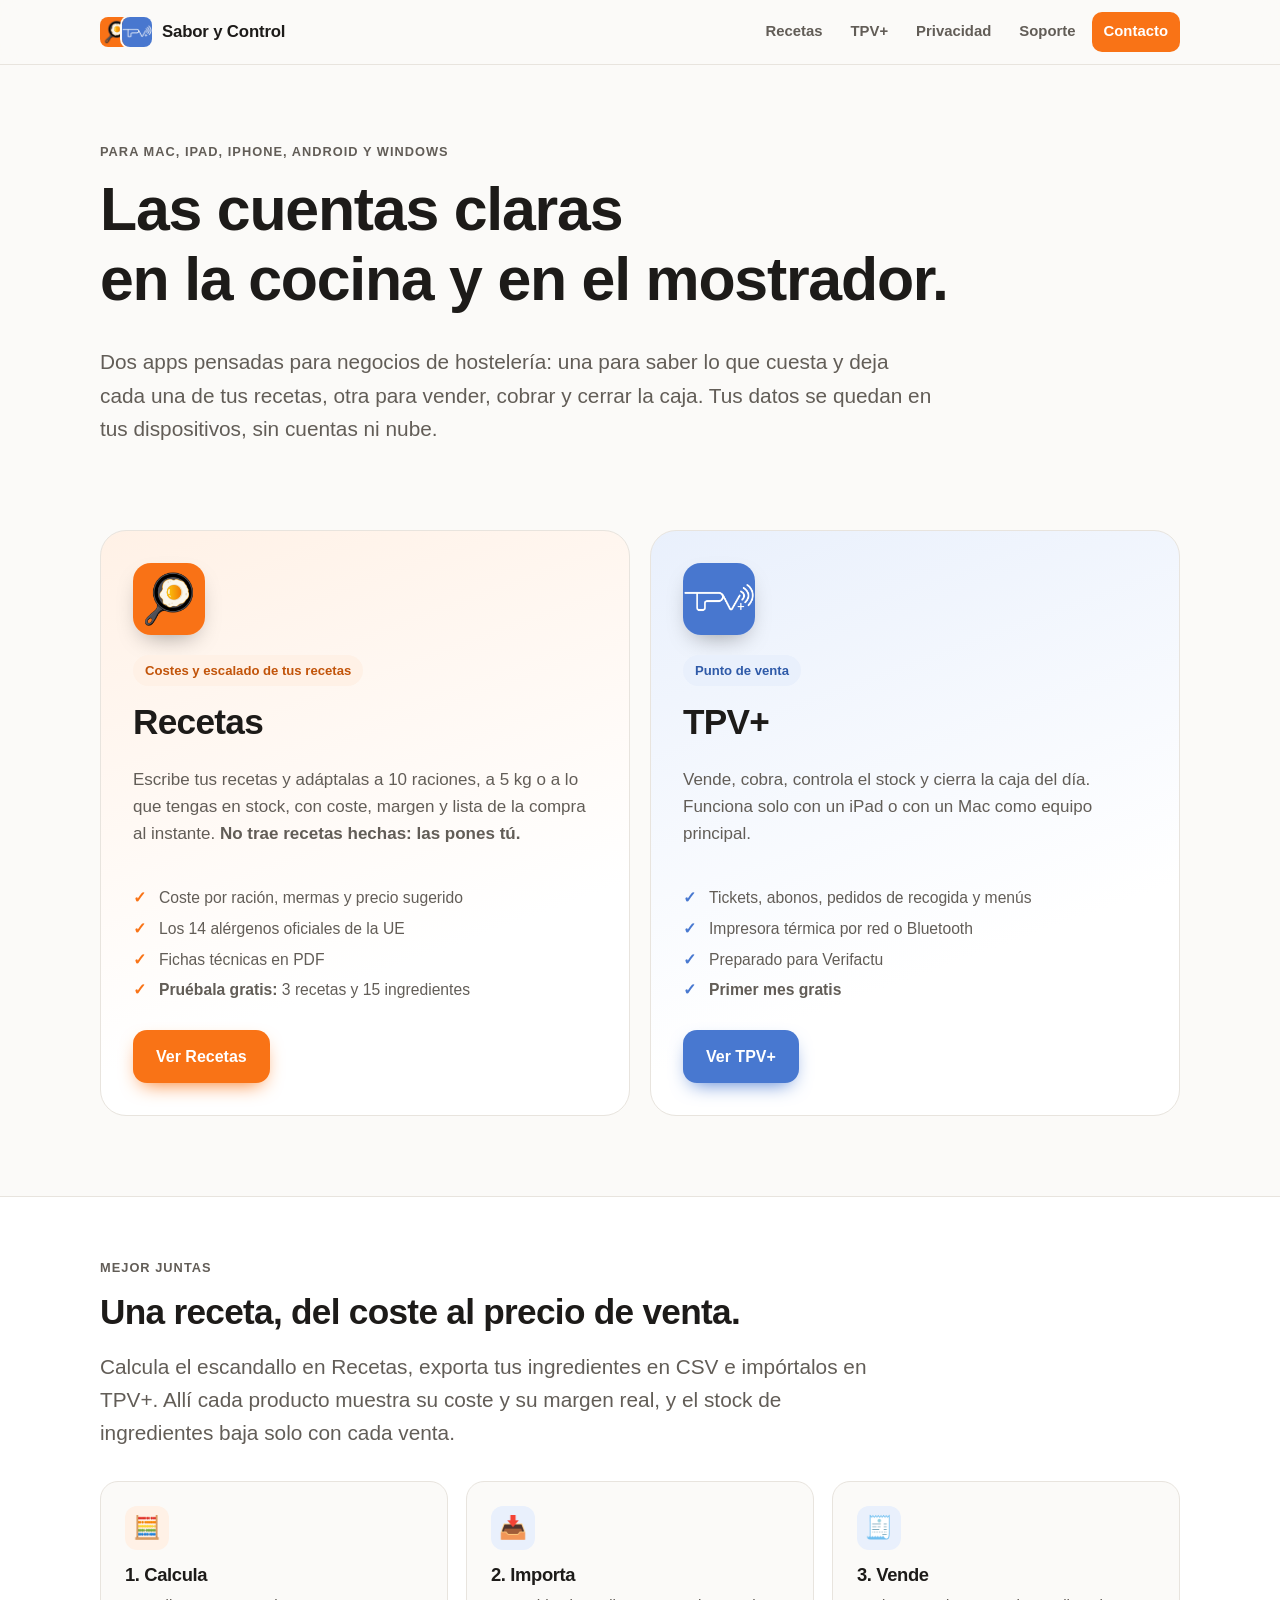
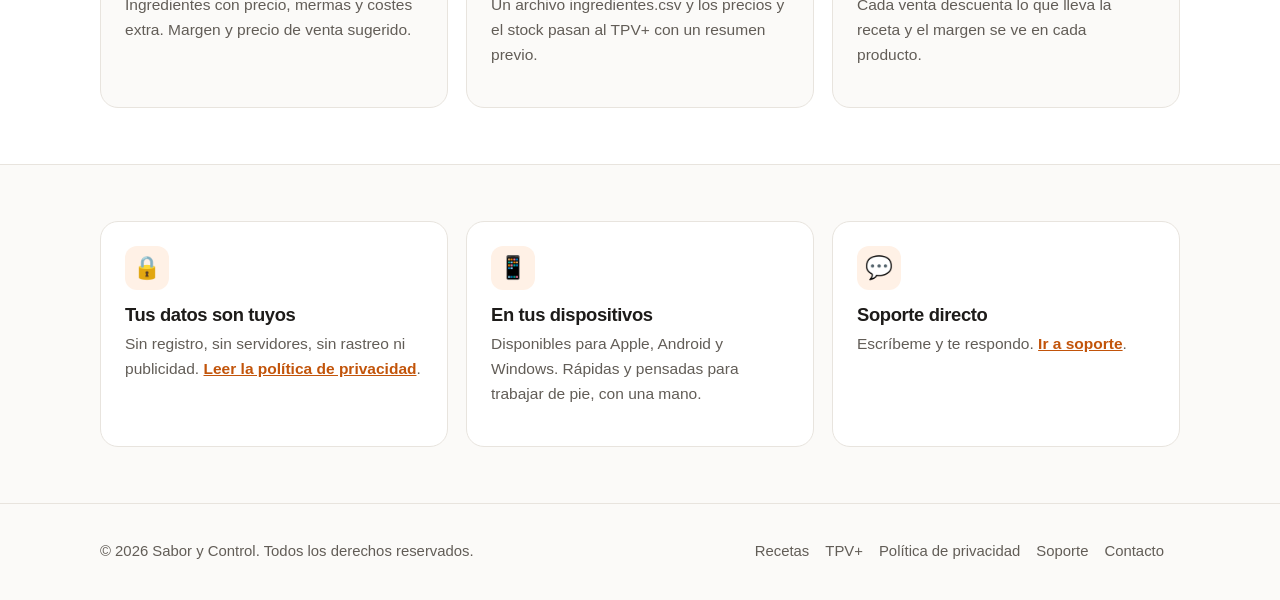
==== commit 6f6d29a6: "Quita el correo visible de la web: el contacto se hace con el formulario - Pie de todas las páginas " ====
--- a/index.html
+++ b/index.html
@@ -106,7 +106,7 @@
 </main>
 <footer><div class="wrap">
   <div>© 2026 Sabor y Control. Todos los derechos reservados.</div>
-  <div><a href="recetas.html">Recetas</a><a href="tpv.html">TPV+</a><a href="privacidad.html">Política de privacidad</a><a href="soporte.html">Soporte</a><a href="contacto.html">Contacto</a><a href="mailto:recetasycontrol@gmail.com">recetasycontrol@gmail.com</a></div>
+  <div><a href="recetas.html">Recetas</a><a href="tpv.html">TPV+</a><a href="privacidad.html">Política de privacidad</a><a href="soporte.html">Soporte</a><a href="contacto.html">Contacto</a></div>
 </div></footer>
 </body>
 </html>
